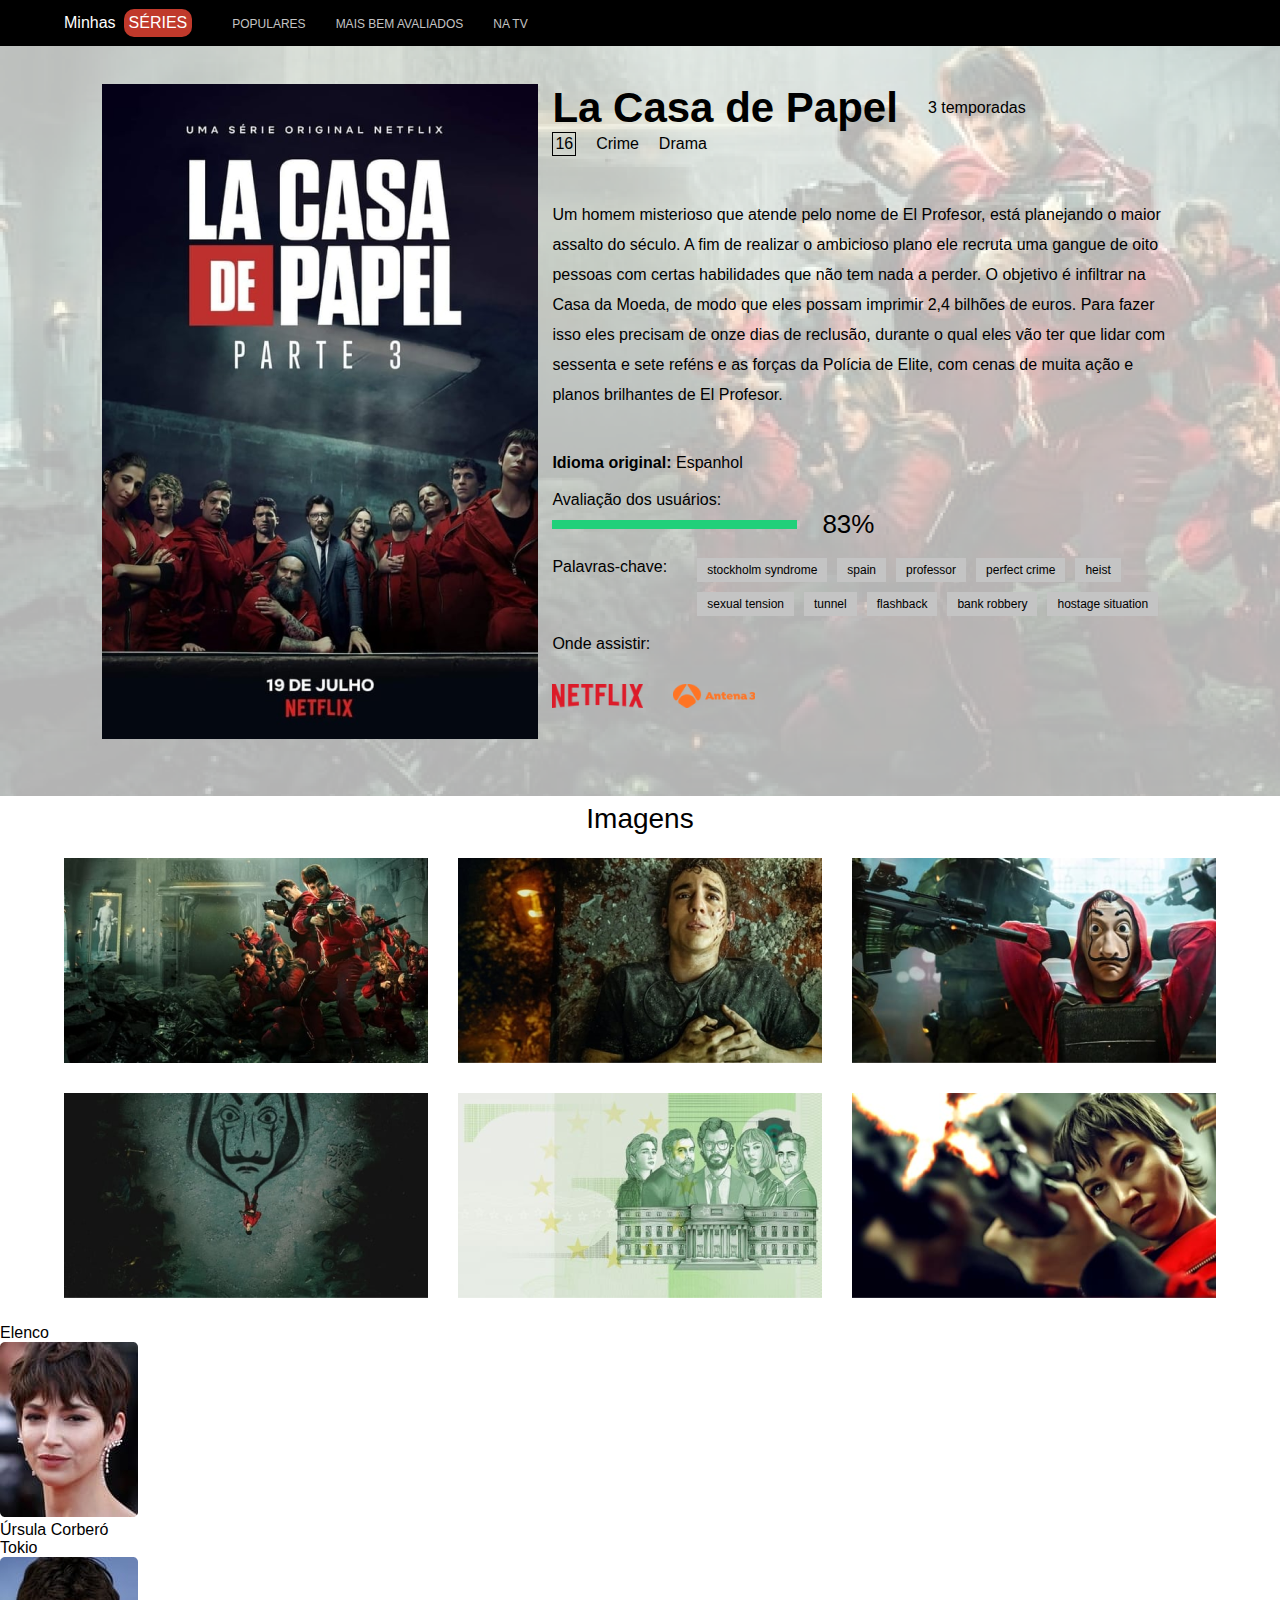
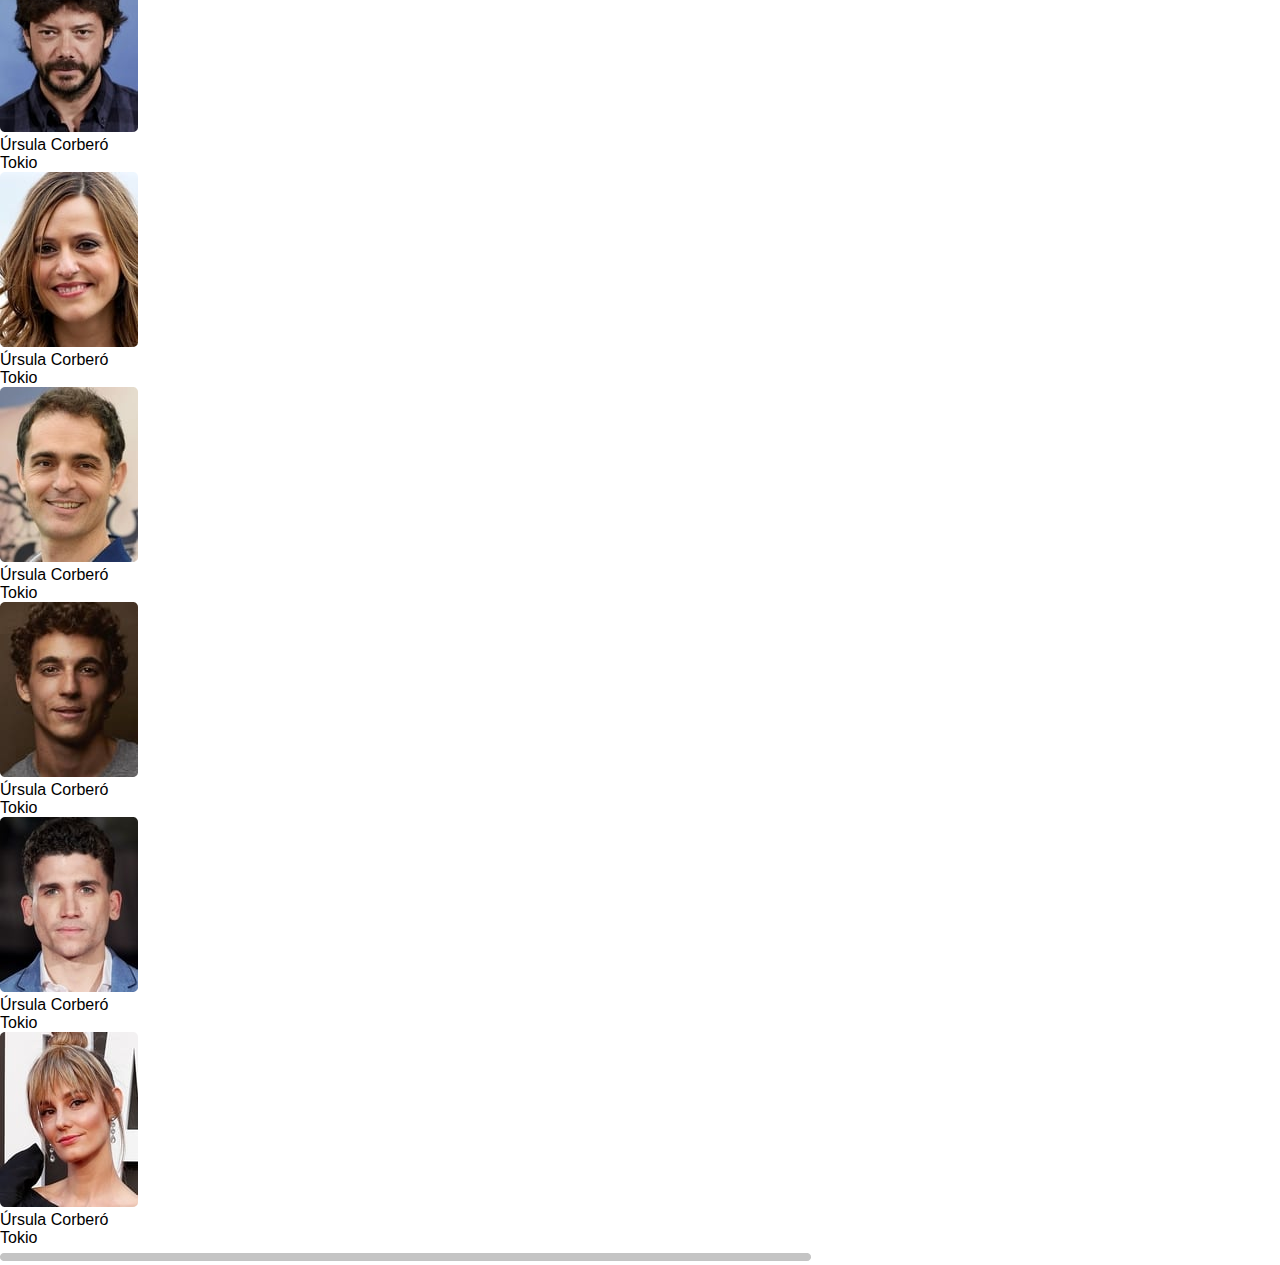
==== detalhesDaSerie.html @ cf6dcfc1 "Feito hero da segunda pagina" ====
<!DOCTYPE html>
<html lang="pt-br">
<head>
    <meta charset="UTF-8">
    <meta name="viewport" content="width=device-width, initial-scale=1.0">
    <link rel="stylesheet" href="/assets/css/detalhesDaSerie/styles.css">
    <title>Minhas séries</title>
</head>
<body>
    <header class="cabecalho">
        <div class="cabecalho__logo">
            <p class="logo__tiutlo1">Minhas</p>
            <p class="logo__titulo2">SÉRIES</p>
        </div>
        <nav class="cabecalho__navegacao">
            <ul class="navegacao__lista">
                <li class="lista__itens"><a href="#">POPULARES</a></li>
                <li class="lista__itens"><a href="#">MAIS BEM AVALIADOS</a></li>
                <li class="lista__itens"><a href="#">NA TV</a></li>
            </ul>
        </nav>
    </header>

    <main class="conteudo__principal">
        <section class="conteudo__hero">
            <img class="hero__imagem" src="/assets/images/image 35.png" alt="imagem do filme la casa de papel">
            <div class="hero__conteudo">
                <div class="conteudo__titulo">
                    <h1 class="conteudo__tiulo_serie">La Casa de Papel</h1>
                    <p class="conteudo__titulo_temporadas">3 temporadas</p>
                </div>
                <div class="conteudo__classificacao">
                    <p class="classificacao__idade">16</p>
                    <p class="classificacao__tema">Crime</p>
                    <p class="classificacao__tema">Drama</p>
                </div>
                <p class="conteudo__descricao">Um homem misterioso que atende pelo nome de El Profesor, está planejando o maior assalto do século. A fim de realizar o ambicioso plano ele recruta uma gangue de oito pessoas com certas habilidades que não tem nada a perder. O objetivo é infiltrar na Casa da Moeda, de modo que eles possam imprimir 2,4 bilhões de euros. Para fazer isso eles precisam de onze dias de reclusão, durante o qual eles vão ter que lidar com sessenta e sete reféns e as forças da Polícia de Elite, com cenas de muita ação e planos brilhantes de El Profesor.</p>
                <p class="conteudo__idioma"><strong>Idioma original:</strong> Espanhol</p>
                <div class="conteudo__avaliacoes">
                    <p class="avaliacoes__titulo">Avaliação dos usuários:</p>
                    <div class="avaliacoes__pontuacao"> 
                        <img class="pontuacao__imagem" src="assets/images/Rectangle 13.svg" alt="imagem de um barra">
                        <p class="pontuacao__numeros">83%</p>
                    </div>
                </div>
                <div class="conteudo__container__palavra_chave">
                    <p class="conteudo__palavra_chave">Palavras-chave:</p>
                    <div class="conteudo__palavras_chave">
                        <p class="palavras_chave__texto">stockholm syndrome</p>
                        <p class="palavras_chave__texto">spain</p>
                        <p class="palavras_chave__texto">professor</p>
                        <p class="palavras_chave__texto">perfect crime</p>
                        <p class="palavras_chave__texto">heist</p>
                        <p class="palavras_chave__texto">sexual tension</p>
                        <p class="palavras_chave__texto">tunnel</p>
                        <p class="palavras_chave__texto">flashback</p>
                        <p class="palavras_chave__texto">bank robbery</p>
                        <p class="palavras_chave__texto">hostage situation</p>
                    </div>
                </div>
                <div class="conteudo__onde_assistir">
                    <p class="onde_assistir__texto">Onde assistir:</p>
                    <div class="onde_assistir__imagens">
                        <img class="imagens__imagem" src="assets/images/image 36.png" alt="imagem da logo Netflix">
                        <img class="imagens__imagem" src="assets/images/image 37.png" alt="imagem da logo Antena 3">
                    </div> 
                </div>
            </div>
        </section>
        <section class="conteudo__imagens">
            <p class="imagens__titulo">Imagens</p>
            <div class="imagens__container">
                <img class="imagens__imagem" src="assets/images/image 38.png" alt="Cena da serie La Casa de Papel">
                <img class="imagens__imagem" src="assets/images/image 39.png" alt="Cena da serie La Casa de Papel">
                <img class="imagens__imagem" src="assets/images/image 40.png" alt="Cena da serie La Casa de Papel">
                <img class="imagens__imagem" src="assets/images/image 41.png" alt="Cena da serie La Casa de Papel">
                <img class="imagens__imagem" src="assets/images/image 42.png" alt="Cena da serie La Casa de Papel">
                <img class="imagens__imagem" src="assets/images/image 43.png" alt="Cena da serie La Casa de Papel">
            </div>
        </section>
        <section class="conteudo__elenco">
            <p class="elenco__texto">Elenco</p>
            <div class="elenco__autores">
                <img class="auto__imagem" src="assets/images/image 44.png" alt="imagem de atriz">
                <p class="autor__nome">Úrsula Corberó</p>
                <p class="auto__papel">Tokio</p>
            </div>
            <div class="elenco__autores">
                <img class="auto__imagem" src="assets/images/image 45.png" alt="imagem de atriz">
                <p class="autor__nome">Úrsula Corberó</p>
                <p class="auto__papel">Tokio</p>
            </div>
            <div class="elenco__autores">
                <img class="auto__imagem" src="assets/images/image 46.png" alt="imagem de atriz">
                <p class="autor__nome">Úrsula Corberó</p>
                <p class="auto__papel">Tokio</p>
            </div>
            <div class="elenco__autores">
                <img class="auto__imagem" src="assets/images/image 47.png" alt="imagem de atriz">
                <p class="autor__nome">Úrsula Corberó</p>
                <p class="auto__papel">Tokio</p>
            </div>
            <div class="elenco__autores">
                <img class="auto__imagem" src="assets/images/image 48.png" alt="imagem de atriz">
                <p class="autor__nome">Úrsula Corberó</p>
                <p class="auto__papel">Tokio</p>
            </div>
            <div class="elenco__autores">
                <img class="auto__imagem" src="assets/images/image 49.png" alt="imagem de atriz">
                <p class="autor__nome">Úrsula Corberó</p>
                <p class="auto__papel">Tokio</p>
            </div>
            <div class="elenco__autores">   
                <img class="auto__imagem" src="assets/images/image 50.png" alt="imagem de atriz">
                <p class="autor__nome">Úrsula Corberó</p>
                <p class="auto__papel">Tokio</p>
            </div>
        </section>
        <img src="assets/images/Rectangle 27.png" alt="imagem de um retangulo">
    </main>
</body>
</html>
---- assets/css/detalhesDaSerie/styles.css ----
@import url(/assets/css/detalhesDaSerie/header.css);
@import url(/assets/css/detalhesDaSerie/main.css);
@import url(/assets/css/detalhesDaSerie/footer.css);

:root {
    --color-black: rgba(0, 0, 0, 1);
    --color-white: rgba(255,255,255,255);
    --color-grey: rgba(196, 196, 196, 1);
    --color-red: rgba(192, 57, 43, 1);
}

* {
    padding: 0;
    margin: 0;
    box-sizing: border-box;
}

body {
    font-family: 'quisksand', sans-serif;
    color: var();
}
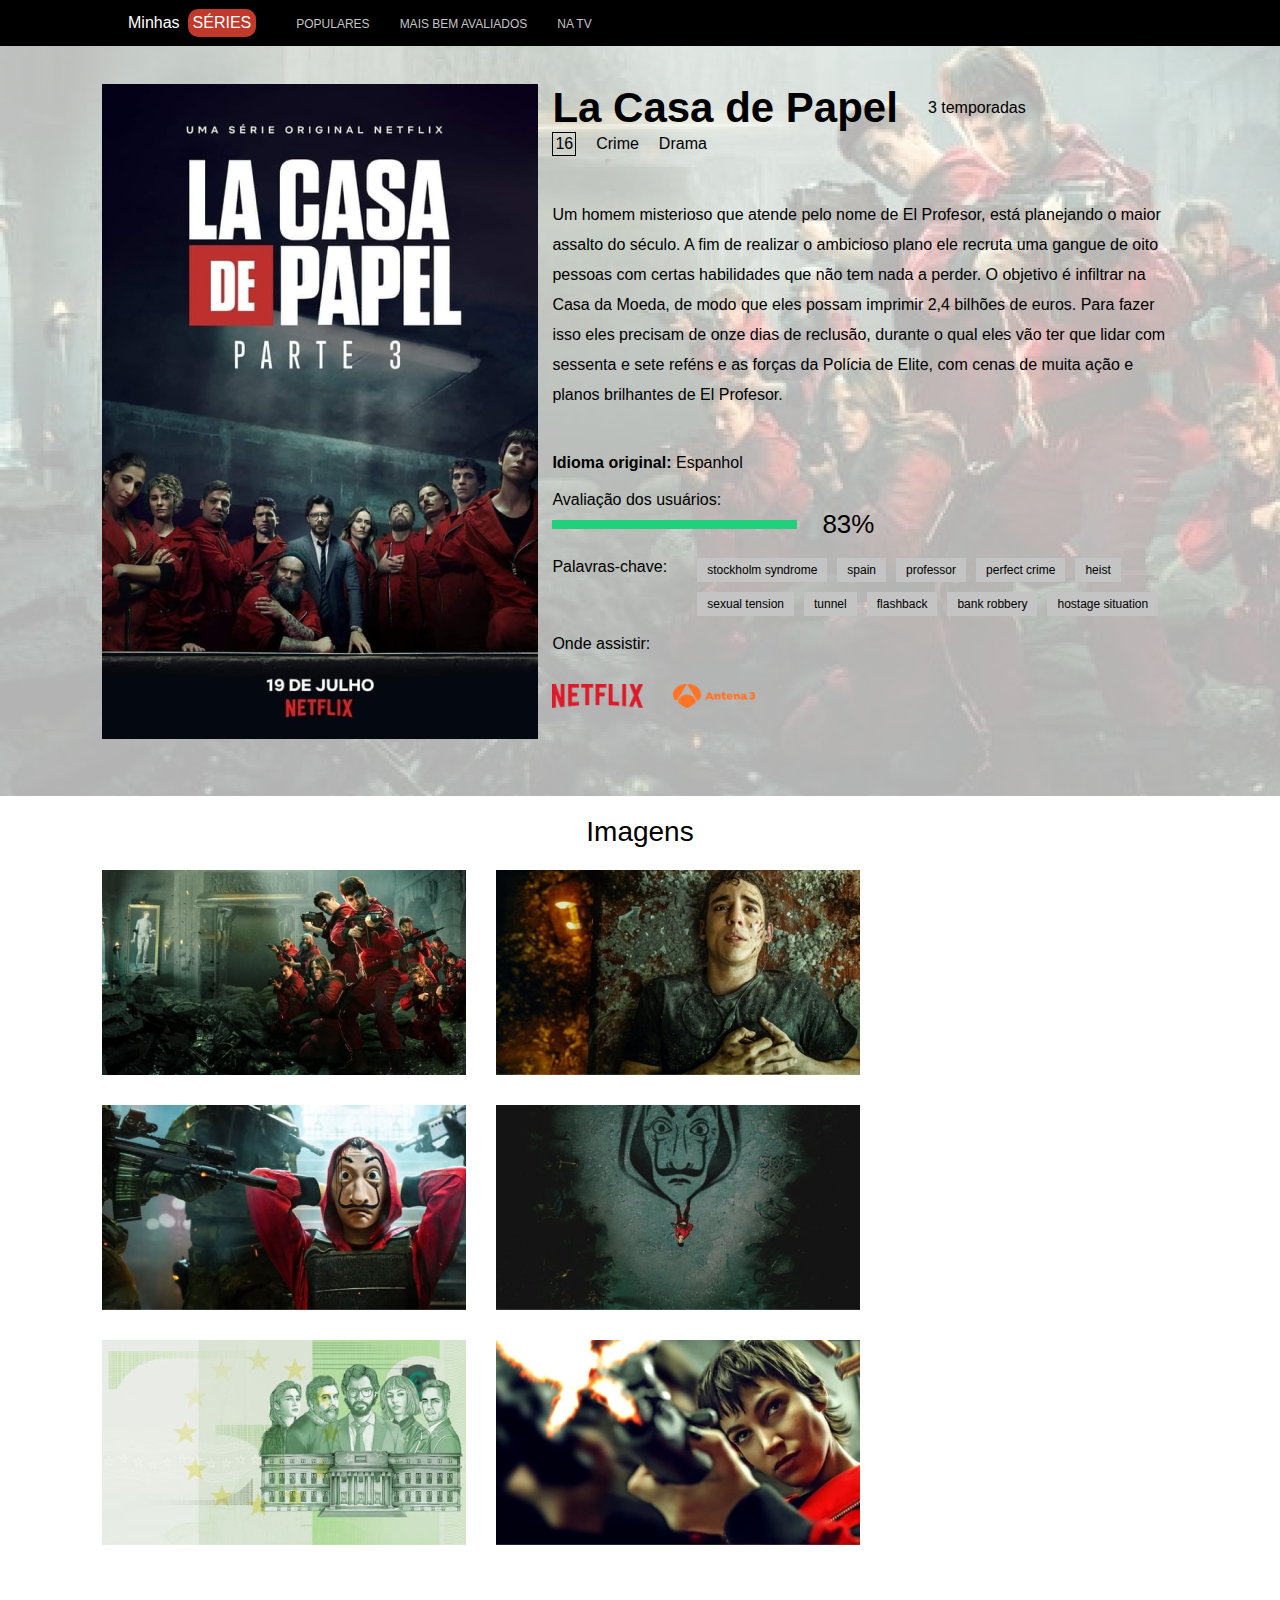
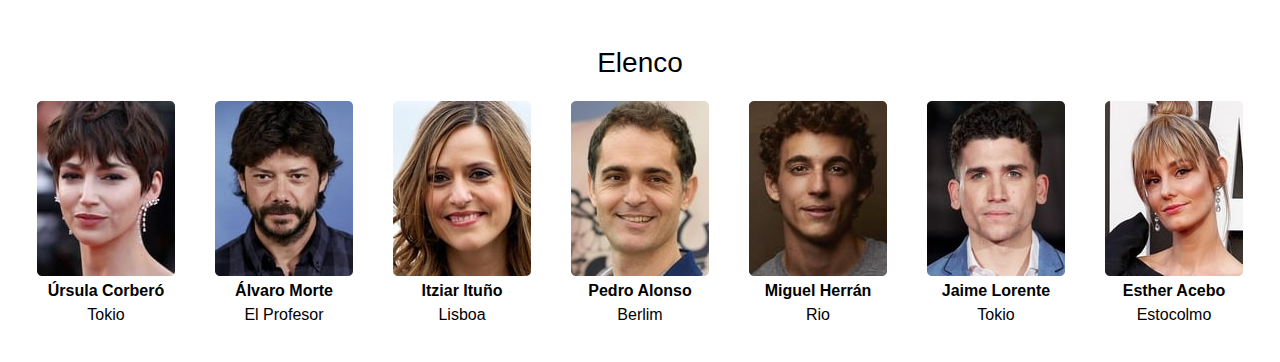
==== commit 0f2e6861: "finalização de atividade" ====
--- a/detalhesDaSerie.html
+++ b/detalhesDaSerie.html
@@ -80,43 +80,44 @@
         </section>
         <section class="conteudo__elenco">
             <p class="elenco__texto">Elenco</p>
-            <div class="elenco__autores">
-                <img class="auto__imagem" src="assets/images/image 44.png" alt="imagem de atriz">
-                <p class="autor__nome">Úrsula Corberó</p>
-                <p class="auto__papel">Tokio</p>
-            </div>
-            <div class="elenco__autores">
-                <img class="auto__imagem" src="assets/images/image 45.png" alt="imagem de atriz">
-                <p class="autor__nome">Úrsula Corberó</p>
-                <p class="auto__papel">Tokio</p>
-            </div>
-            <div class="elenco__autores">
-                <img class="auto__imagem" src="assets/images/image 46.png" alt="imagem de atriz">
-                <p class="autor__nome">Úrsula Corberó</p>
-                <p class="auto__papel">Tokio</p>
-            </div>
-            <div class="elenco__autores">
-                <img class="auto__imagem" src="assets/images/image 47.png" alt="imagem de atriz">
-                <p class="autor__nome">Úrsula Corberó</p>
-                <p class="auto__papel">Tokio</p>
-            </div>
-            <div class="elenco__autores">
-                <img class="auto__imagem" src="assets/images/image 48.png" alt="imagem de atriz">
-                <p class="autor__nome">Úrsula Corberó</p>
-                <p class="auto__papel">Tokio</p>
-            </div>
-            <div class="elenco__autores">
-                <img class="auto__imagem" src="assets/images/image 49.png" alt="imagem de atriz">
-                <p class="autor__nome">Úrsula Corberó</p>
-                <p class="auto__papel">Tokio</p>
-            </div>
-            <div class="elenco__autores">   
-                <img class="auto__imagem" src="assets/images/image 50.png" alt="imagem de atriz">
-                <p class="autor__nome">Úrsula Corberó</p>
-                <p class="auto__papel">Tokio</p>
+            <div class="elenco">
+                <div class="elenco__autores">
+                    <img class="auto__imagem" src="assets/images/image 44.png" alt="imagem de atriz">
+                    <p class="autor__nome"><strong>Úrsula Corberó</strong></p>
+                    <p class="auto__origem">Tokio</p>
+                </div>
+                <div class="elenco__autores">
+                    <img class="auto__imagem" src="assets/images/image 45.png" alt="imagem de atriz">
+                    <p class="autor__nome"><strong>Álvaro Morte</strong></p>
+                    <p class="auto__origem">El Profesor </p>
+                </div>
+                <div class="elenco__autores">
+                    <img class="auto__imagem" src="assets/images/image 46.png" alt="imagem de atriz">
+                    <p class="autor__nome"><strong>Itziar Ituño</strong></p>
+                    <p class="auto__origem">Lisboa</p>
+                </div>
+                <div class="elenco__autores">
+                    <img class="auto__imagem" src="assets/images/image 47.png" alt="imagem de atriz">
+                    <p class="autor__nome"><strong>Pedro Alonso</strong></p>
+                    <p class="auto__origem">Berlim</p>
+                </div>
+                <div class="elenco__autores">
+                    <img class="auto__imagem" src="assets/images/image 48.png" alt="imagem de atriz">
+                    <p class="autor__nome"><strong>Miguel Herrán</strong></p>
+                    <p class="auto__origem">Rio</p>
+                </div>
+                <div class="elenco__autores">
+                    <img class="auto__imagem" src="assets/images/image 49.png" alt="imagem de atriz">
+                    <p class="autor__nome"><strong>Jaime Lorente</strong></p>
+                    <p class="auto__origem">Tokio</p>
+                </div>
+                <div class="elenco__autores">   
+                    <img class="auto__imagem" src="assets/images/image 50.png" alt="imagem de atriz">
+                    <p class="autor__nome"><strong>Esther Acebo</strong></p>
+                    <p class="auto__origem">Estocolmo</p>
+                </div>
             </div>
         </section>
-        <img src="assets/images/Rectangle 27.png" alt="imagem de um retangulo">
     </main>
 </body>
 </html>